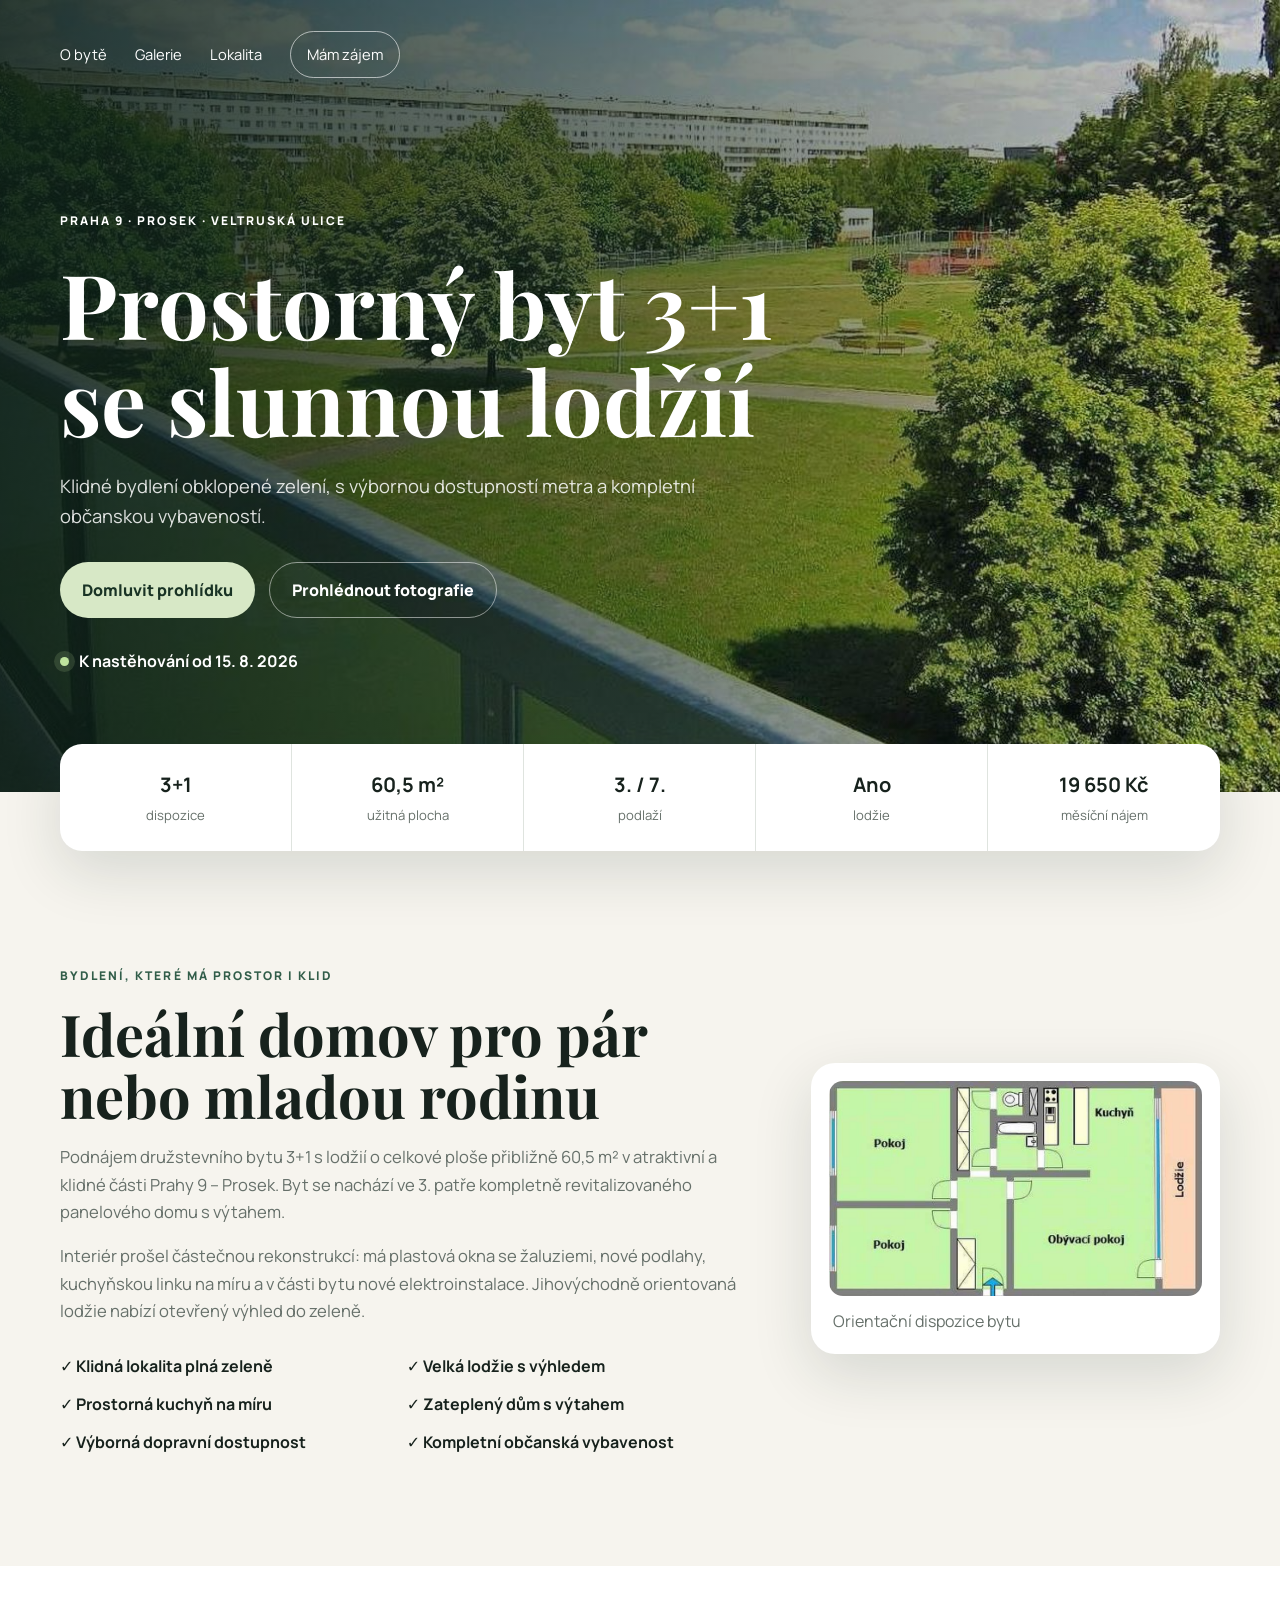
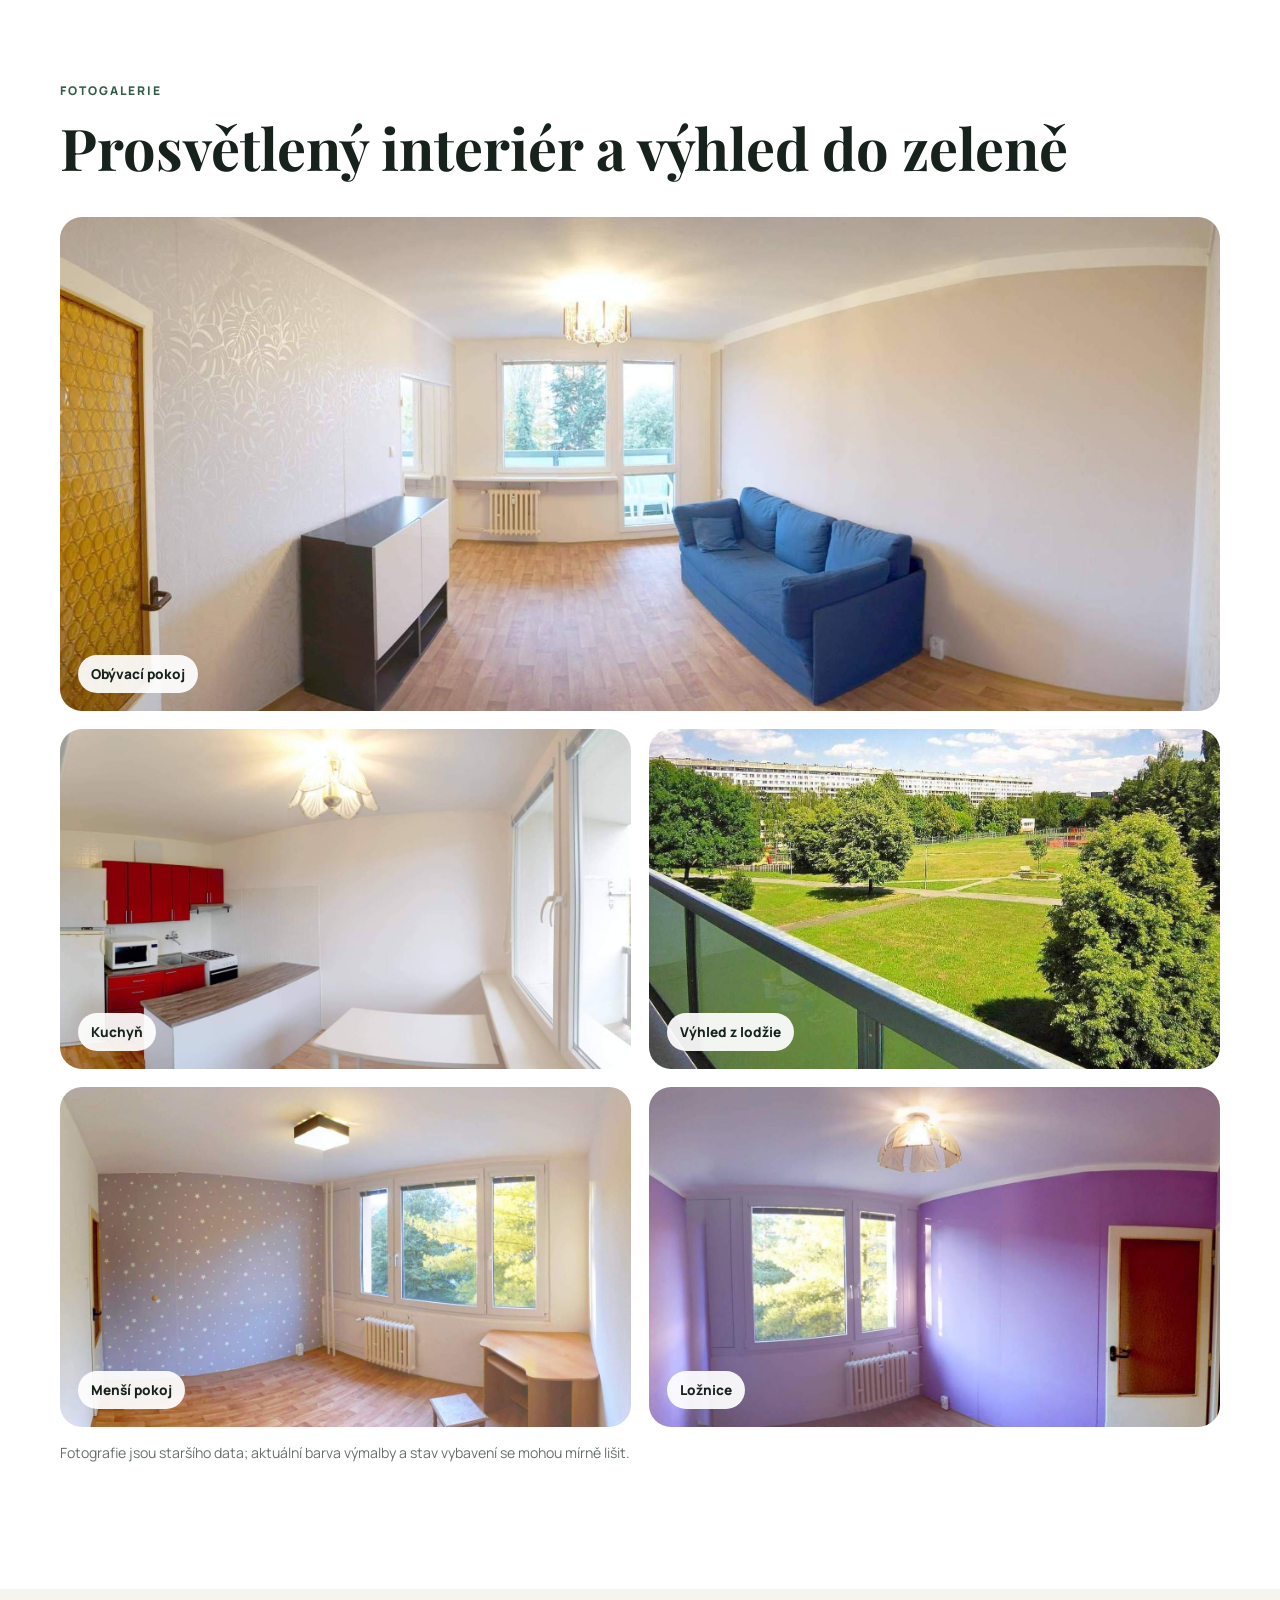
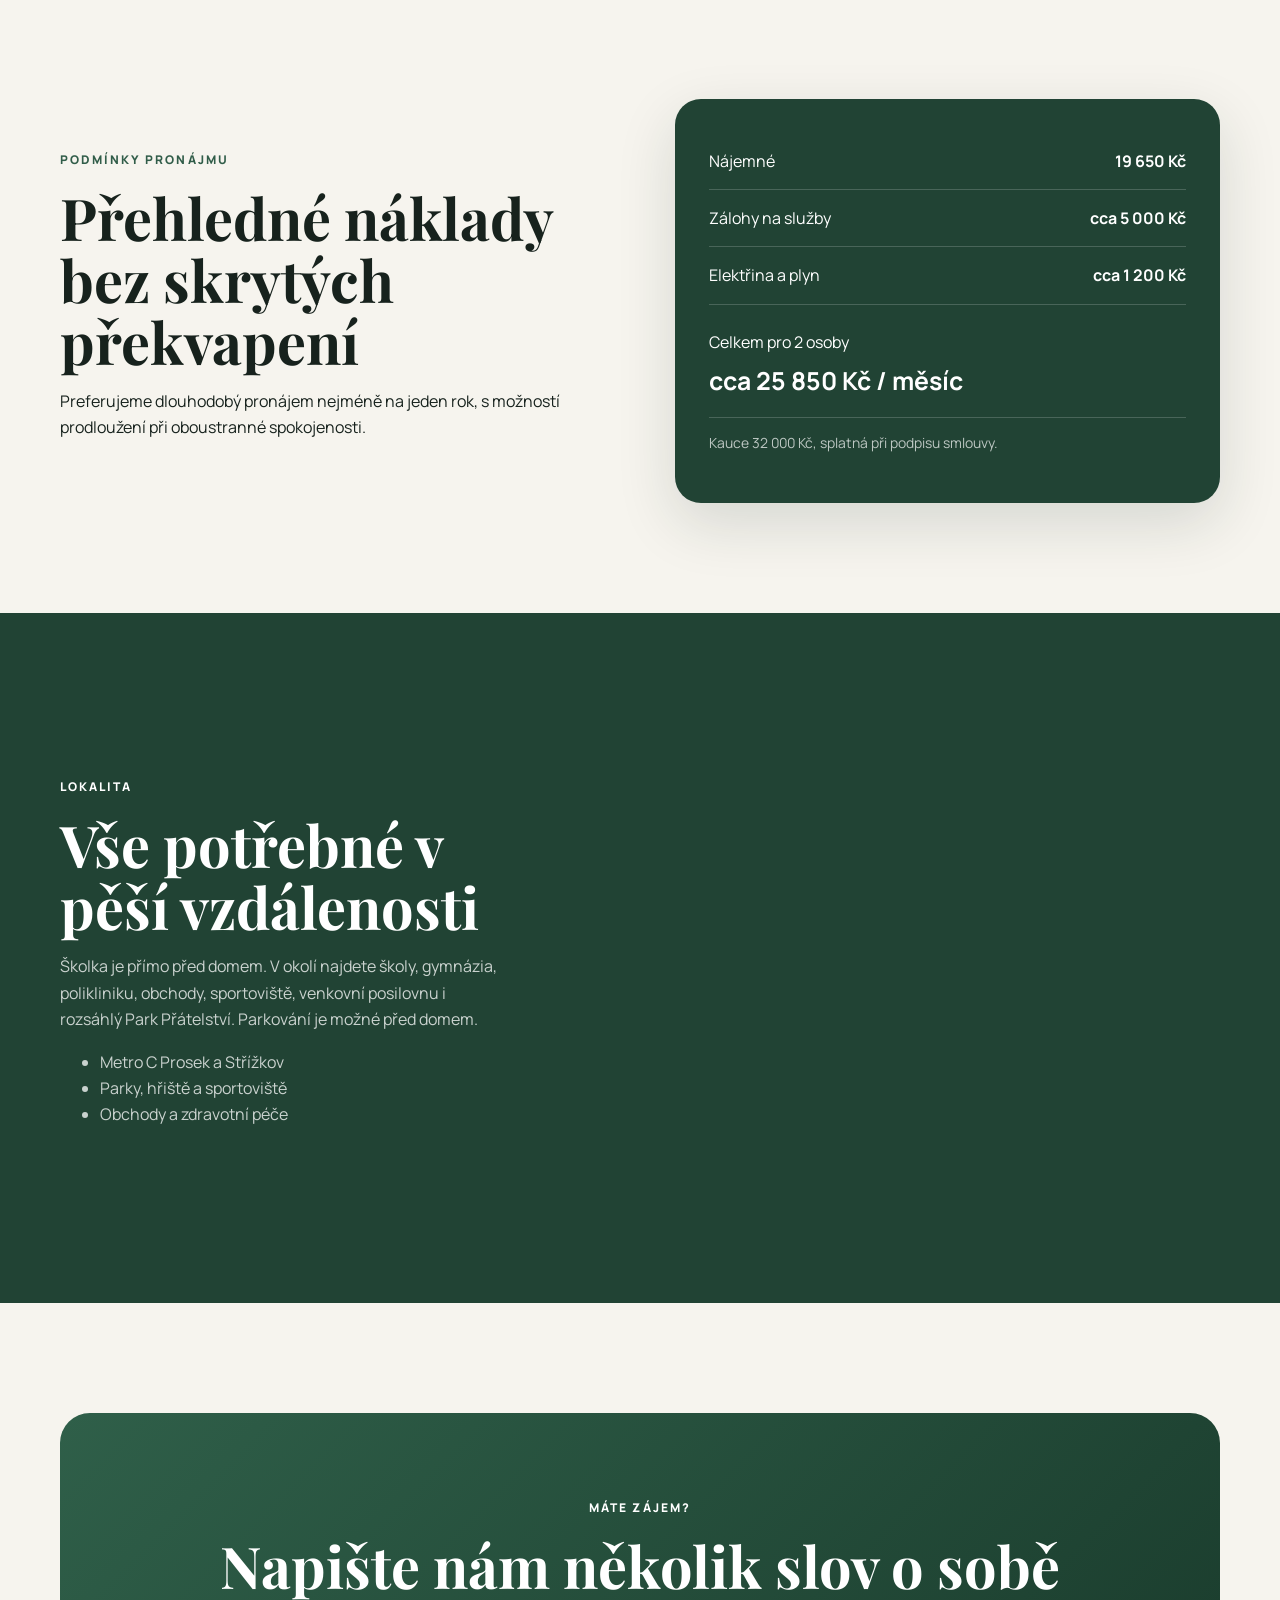
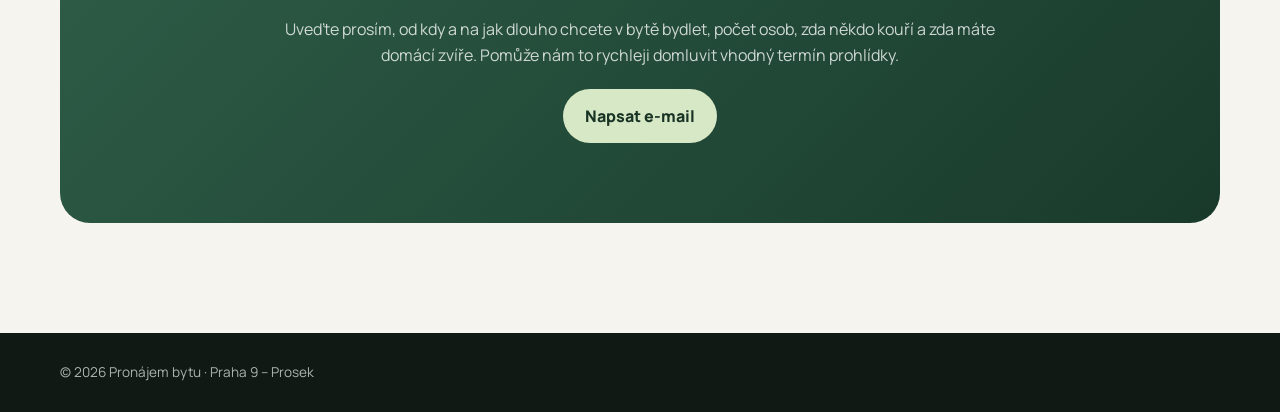
==== index.html @ 94f24c8c "Add files via upload" ====
<!doctype html>
<html lang="cs">
<head>
  <meta charset="utf-8">
  <meta name="viewport" content="width=device-width, initial-scale=1">
  <meta name="description" content="Pronájem bytu 3+1 s lodžií v klidné části Prahy 9 – Prosek.">
  <title>Pronájem bytu 3+1 s lodžií | Praha 9 – Prosek</title>
  <link rel="preconnect" href="https://fonts.googleapis.com">
  <link rel="preconnect" href="https://fonts.gstatic.com" crossorigin>
  <link href="https://fonts.googleapis.com/css2?family=Manrope:wght@400;500;600;700;800&family=Playfair+Display:wght@600;700&display=swap" rel="stylesheet">
  <link rel="stylesheet" href="styles.css">
</head>
<body>
<header class="hero" id="uvod">
  <nav class="nav container">
    <div class="nav-links">
      <a href="#o-byte">O bytě</a><a href="#galerie">Galerie</a><a href="#lokalita">Lokalita</a><a class="nav-cta" href="#kontakt">Mám zájem</a>
    </div>
  </nav>
  <div class="hero-overlay"></div>
  <div class="hero-content container">
    <span class="eyebrow">Praha 9 · Prosek · Veltruská ulice</span>
    <h1>Prostorný byt 3+1<br>se slunnou lodžií</h1>
    <p>Klidné bydlení obklopené zelení, s výbornou dostupností metra a kompletní občanskou vybaveností.</p>
    <div class="hero-actions"><a class="btn btn-primary" href="#kontakt">Domluvit prohlídku</a><a class="btn btn-ghost" href="#galerie">Prohlédnout fotografie</a></div>
    <div class="availability"><span></span>K nastěhování od 15. 8. 2026</div>
  </div>
</header>

<main>
<section class="facts container" aria-label="Základní informace">
  <article><strong>3+1</strong><span>dispozice</span></article><article><strong>60,5 m²</strong><span>užitná plocha</span></article><article><strong>3. / 7.</strong><span>podlaží</span></article><article><strong>Ano</strong><span>lodžie</span></article><article><strong>19 650 Kč</strong><span>měsíční nájem</span></article>
</section>

<section class="section container intro" id="o-byte">
  <div class="intro-copy">
    <span class="eyebrow dark">Bydlení, které má prostor i klid</span>
    <h2>Ideální domov pro pár nebo mladou rodinu</h2>
    <p>Podnájem družstevního bytu 3+1 s lodžií o celkové ploše přibližně 60,5 m² v atraktivní a klidné části Prahy 9 – Prosek. Byt se nachází ve 3. patře kompletně revitalizovaného panelového domu s výtahem.</p>
    <p>Interiér prošel částečnou rekonstrukcí: má plastová okna se žaluziemi, nové podlahy, kuchyňskou linku na míru a v části bytu nové elektroinstalace. Jihovýchodně orientovaná lodžie nabízí otevřený výhled do zeleně.</p>
    <div class="feature-grid">
      <div>✓ Klidná lokalita plná zeleně</div><div>✓ Velká lodžie s výhledem</div><div>✓ Prostorná kuchyň na míru</div><div>✓ Zateplený dům s výtahem</div><div>✓ Výborná dopravní dostupnost</div><div>✓ Kompletní občanská vybavenost</div>
    </div>
  </div>
  <figure class="plan-card"><img src="images/planek.jpg" alt="Orientační plánek bytu 3+1"><figcaption>Orientační dispozice bytu</figcaption></figure>
</section>

<section class="section gallery-section" id="galerie">
  <div class="container"><span class="eyebrow dark">Fotogalerie</span><h2>Prosvětlený interiér a výhled do zeleně</h2>
    <div class="gallery">
      <figure class="wide"><img src="images/obyvaci-pokoj.jpg" alt="Obývací pokoj"><figcaption>Obývací pokoj</figcaption></figure>
      <figure><img src="images/kuchyn.jpg" alt="Kuchyň"><figcaption>Kuchyň</figcaption></figure>
      <figure><img src="images/vyhled-z-lodzie.jpg" alt="Výhled z lodžie"><figcaption>Výhled z lodžie</figcaption></figure>
      <figure><img src="images/mensi-pokoj.jpg" alt="Menší pokoj"><figcaption>Menší pokoj</figcaption></figure>
      <figure><img src="images/loznice.jpg" alt="Ložnice"><figcaption>Ložnice</figcaption></figure>
    </div>
    <p class="note">Fotografie jsou staršího data; aktuální barva výmalby a stav vybavení se mohou mírně lišit.</p>
  </div>
</section>

<section class="section container costs">
  <div><span class="eyebrow dark">Podmínky pronájmu</span><h2>Přehledné náklady bez skrytých překvapení</h2><p>Preferujeme dlouhodobý pronájem nejméně na jeden rok, s možností prodloužení při oboustranné spokojenosti.</p></div>
  <div class="price-card"><div><span>Nájemné</span><strong>19 650 Kč</strong></div><div><span>Zálohy na služby</span><strong>cca 5 000 Kč</strong></div><div><span>Elektřina a plyn</span><strong>cca 1 200 Kč</strong></div><div class="total"><span>Celkem pro 2 osoby</span><strong>cca 25 850 Kč / měsíc</strong></div><p>Kauce 32 000 Kč, splatná při podpisu smlouvy.</p></div>
</section>

<section class="section location" id="lokalita">
  <div class="container location-grid"><div><span class="eyebrow">Lokalita</span><h2>Vše potřebné v pěší vzdálenosti</h2><p>Školka je přímo před domem. V okolí najdete školy, gymnázia, polikliniku, obchody, sportoviště, venkovní posilovnu i rozsáhlý Park Přátelství. Parkování je možné před domem.</p><ul><li>Metro C Prosek a Střížkov</li><li>Parky, hřiště a sportoviště</li><li>Obchody a zdravotní péče</li></ul></div>
  <iframe title="Mapa lokality Praha 9 Prosek" src="https://www.openstreetmap.org/export/embed.html?bbox=14.485%2C50.118%2C14.515%2C50.133&layer=mapnik" loading="lazy"></iframe></div>
</section>

<section class="section contact container" id="kontakt">
  <div class="contact-card"><span class="eyebrow">Máte zájem?</span><h2>Napište nám několik slov o sobě</h2><p>Uveďte prosím, od kdy a na jak dlouho chcete v bytě bydlet, počet osob, zda někdo kouří a zda máte domácí zvíře. Pomůže nám to rychleji domluvit vhodný termín prohlídky.</p><a class="btn btn-primary" href="mailto:perla@volny.cz?subject=Zájem o pronájem bytu 3+1 na Proseku">Napsat e-mail</a></div>
</section>
</main>
<footer><div class="container">© 2026 Pronájem bytu · Praha 9 – Prosek</div></footer>
</body>
</html>
---- styles.css ----
:root{--ink:#17221d;--muted:#66706a;--cream:#f6f4ee;--green:#315d49;--green2:#214334;--white:#fff;--line:#dfe4df;--shadow:0 20px 60px rgba(20,44,33,.14)}*{box-sizing:border-box}html{scroll-behavior:smooth}body{margin:0;font-family:Manrope,system-ui,sans-serif;color:var(--ink);background:var(--cream);line-height:1.65}.container{width:min(1160px,calc(100% - 40px));margin:auto}.hero{min-height:88vh;position:relative;color:#fff;background:url('images/vyhled-z-lodzie.jpg') center/cover no-repeat;display:flex;flex-direction:column}.hero-overlay{position:absolute;inset:0;background:linear-gradient(90deg,rgba(12,31,23,.88) 0%,rgba(12,31,23,.58) 50%,rgba(12,31,23,.18) 100%)}.nav{position:relative;z-index:2;display:flex;justify-content:space-between;align-items:center;padding:24px 0}.brand{font-weight:800;color:#fff;text-decoration:none;letter-spacing:.02em}.nav-links{display:flex;gap:28px;align-items:center}.nav-links a{color:#fff;text-decoration:none;font-size:.92rem}.nav-cta{border:1px solid rgba(255,255,255,.6);padding:10px 16px;border-radius:999px}.hero-content{position:relative;z-index:1;margin:auto;max-width:1160px;padding:90px 0 110px}.eyebrow{text-transform:uppercase;letter-spacing:.17em;font-size:.75rem;font-weight:800}.eyebrow.dark{color:var(--green)}h1,h2{font-family:'Playfair Display',serif;line-height:1.08;margin:.25em 0}h1{font-size:clamp(3.2rem,7vw,6.4rem);max-width:900px}h2{font-size:clamp(2.3rem,4.5vw,4.2rem)}.hero-content p{font-size:1.15rem;max-width:650px;color:rgba(255,255,255,.85)}.hero-actions{display:flex;gap:14px;flex-wrap:wrap;margin:30px 0}.btn{display:inline-flex;align-items:center;justify-content:center;padding:14px 22px;border-radius:999px;text-decoration:none;font-weight:800;transition:.2s}.btn:hover{transform:translateY(-2px)}.btn-primary{background:#d7e8c6;color:#193325}.btn-ghost{border:1px solid rgba(255,255,255,.5);color:#fff}.availability{display:flex;align-items:center;gap:10px;font-weight:700}.availability span{width:9px;height:9px;background:#bfe49e;border-radius:50%;box-shadow:0 0 0 6px rgba(191,228,158,.15)}.facts{margin-top:-48px;position:relative;z-index:4;background:#fff;display:grid;grid-template-columns:repeat(5,1fr);border-radius:22px;box-shadow:var(--shadow);overflow:hidden}.facts article{padding:24px;text-align:center;border-right:1px solid var(--line)}.facts article:last-child{border:0}.facts strong{display:block;font-size:1.25rem}.facts span{color:var(--muted);font-size:.82rem}.section{padding:110px 0}.intro{display:grid;grid-template-columns:1.25fr .75fr;gap:70px;align-items:center}.intro-copy p{color:var(--muted);font-size:1.04rem}.feature-grid{display:grid;grid-template-columns:1fr 1fr;gap:12px;margin-top:28px;font-weight:700}.plan-card{margin:0;background:#fff;padding:18px;border-radius:24px;box-shadow:var(--shadow)}.plan-card img{width:100%;display:block;border-radius:14px}.plan-card figcaption{padding:12px 4px 2px;color:var(--muted)}.gallery-section{background:#fff}.gallery{display:grid;grid-template-columns:repeat(2,1fr);gap:18px;margin-top:38px}.gallery figure{margin:0;position:relative;border-radius:22px;overflow:hidden;min-height:340px}.gallery .wide{grid-column:1/-1;min-height:480px}.gallery img{width:100%;height:100%;object-fit:cover;display:block;transition:.5s}.gallery figure:hover img{transform:scale(1.03)}.gallery figcaption{position:absolute;left:18px;bottom:18px;background:rgba(255,255,255,.92);padding:8px 13px;border-radius:999px;font-weight:800;font-size:.85rem}.note{color:var(--muted);font-size:.88rem}.costs{display:grid;grid-template-columns:1fr 1fr;gap:70px;align-items:center}.price-card{background:var(--green2);color:#fff;padding:34px;border-radius:26px;box-shadow:var(--shadow)}.price-card>div{display:flex;justify-content:space-between;gap:20px;padding:15px 0;border-bottom:1px solid rgba(255,255,255,.18)}.price-card .total{display:block;padding-top:24px}.price-card .total strong{display:block;font-size:1.55rem;margin-top:6px}.price-card p{color:rgba(255,255,255,.7);font-size:.87rem}.location{background:var(--green2);color:#fff}.location-grid{display:grid;grid-template-columns:.8fr 1.2fr;gap:55px;align-items:center}.location p,.location li{color:rgba(255,255,255,.76)}.location iframe{width:100%;height:470px;border:0;border-radius:24px}.contact-card{text-align:center;color:#fff;background:linear-gradient(135deg,#2f5f49,#193a2b);padding:80px 28px;border-radius:30px}.contact-card p{max-width:720px;margin:20px auto;color:rgba(255,255,255,.78)}.contact-card small{display:block;margin-top:18px;color:rgba(255,255,255,.55)}footer{padding:28px 0;background:#101914;color:#aab5ae;font-size:.85rem}@media(max-width:850px){.nav-links a:not(.nav-cta){display:none}.hero{min-height:80vh}.facts{grid-template-columns:repeat(2,1fr)}.facts article:nth-child(2n){border-right:0}.facts article:last-child{grid-column:1/-1}.intro,.costs,.location-grid{grid-template-columns:1fr;gap:40px}.gallery .wide{min-height:360px}.feature-grid{grid-template-columns:1fr}}@media(max-width:600px){.container{width:min(100% - 26px,1160px)}.nav{padding:18px 0}.nav-cta{padding:8px 12px}.hero-content{padding:70px 0 90px}h1{font-size:3rem}.section{padding:76px 0}.facts{margin-top:-28px}.facts article{padding:18px 10px}.gallery{grid-template-columns:1fr}.gallery .wide{grid-column:auto}.gallery figure,.gallery .wide{min-height:250px}.price-card{padding:24px}.price-card>div{font-size:.9rem}.contact-card{padding:60px 20px}.location iframe{height:360px}}
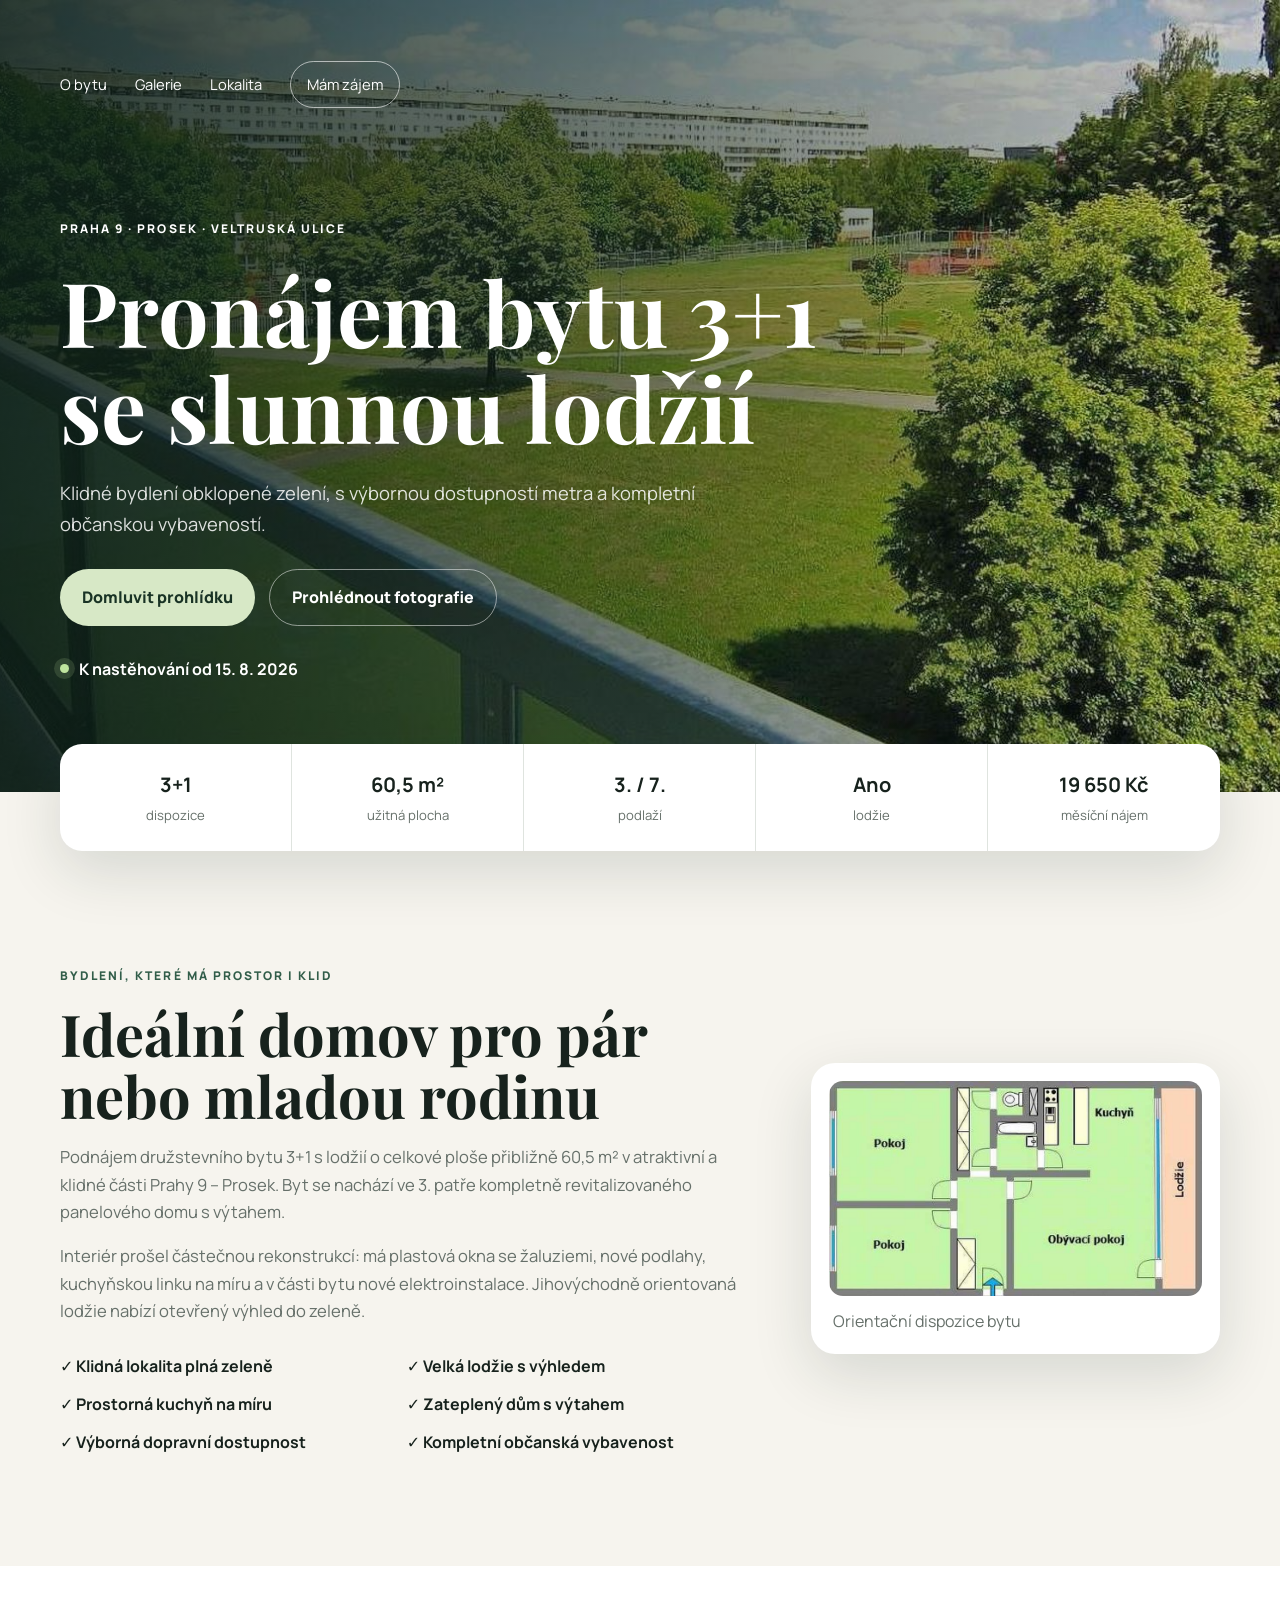
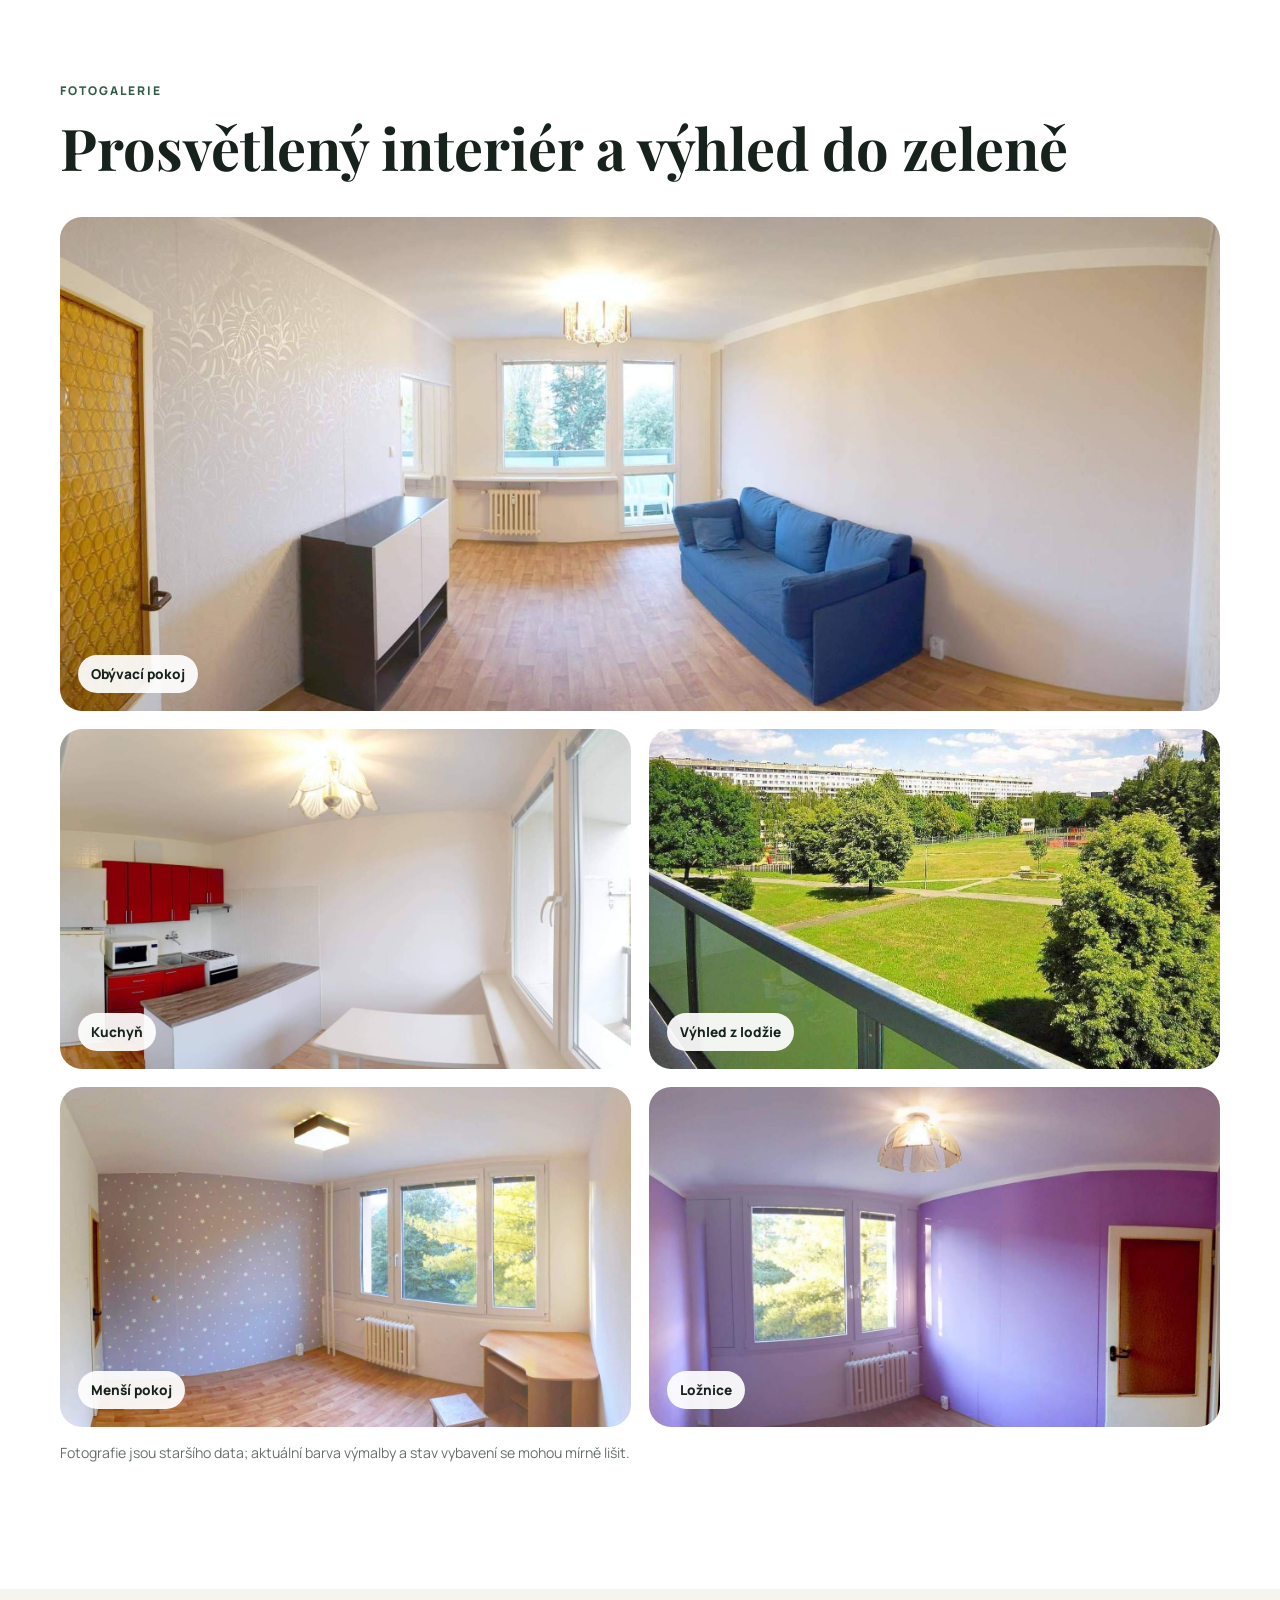
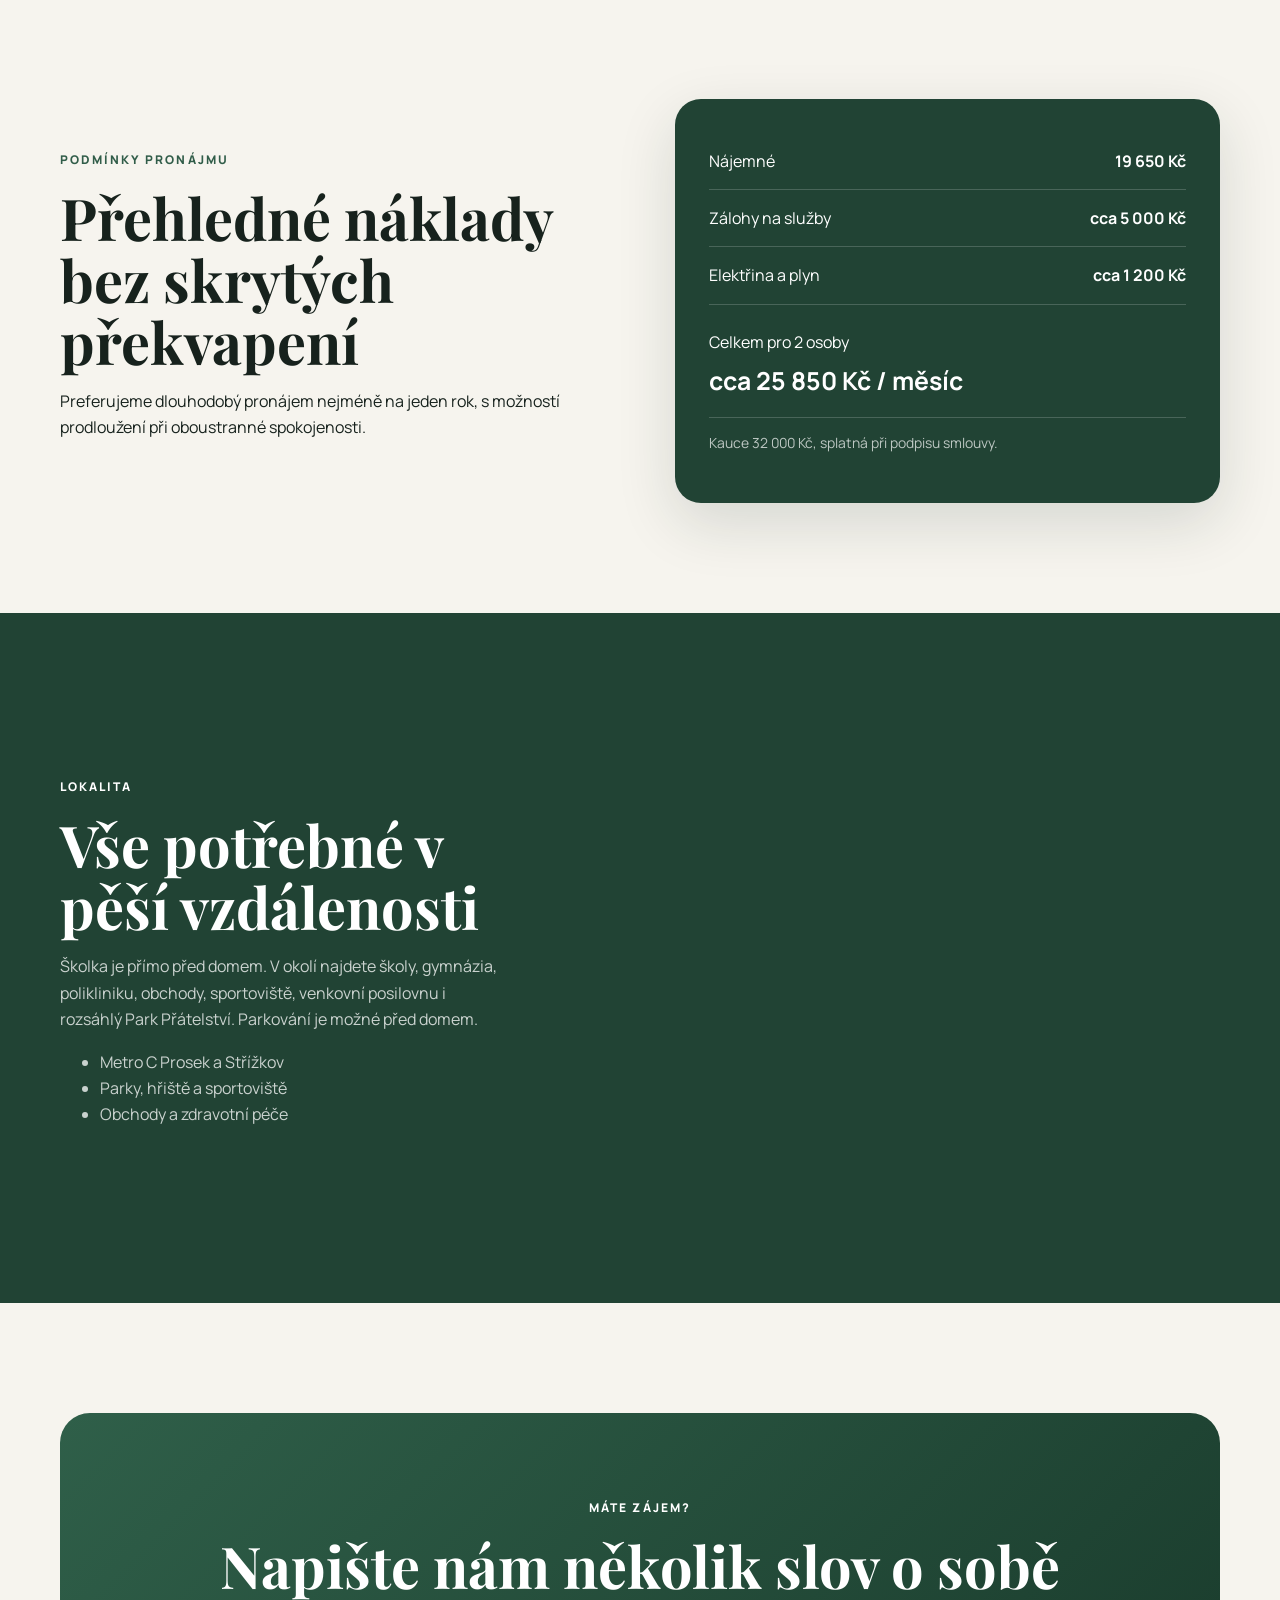
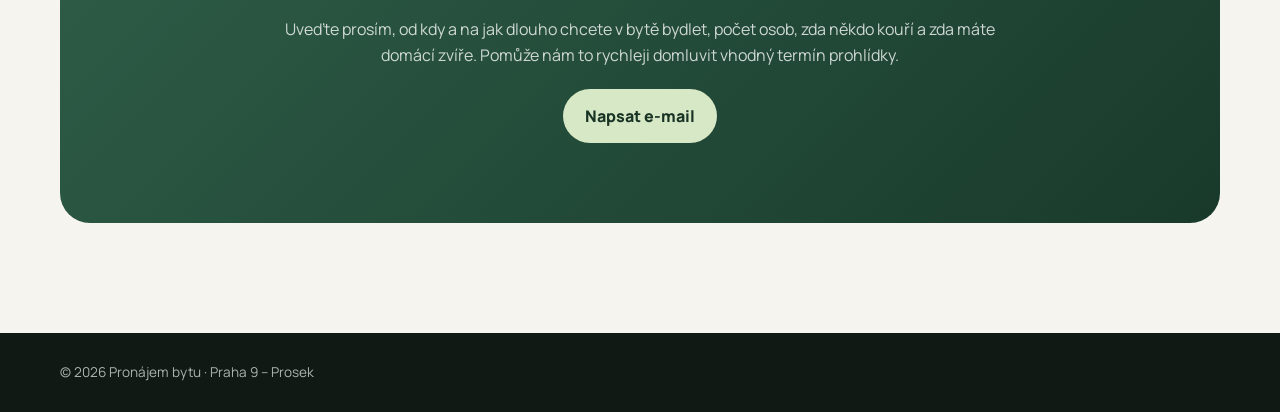
==== commit 2213adff: "Add files via upload" ====
--- a/index.html
+++ b/index.html
@@ -14,13 +14,13 @@
 <header class="hero" id="uvod">
   <nav class="nav container">
     <div class="nav-links">
-      <a href="#o-byte">O bytě</a><a href="#galerie">Galerie</a><a href="#lokalita">Lokalita</a><a class="nav-cta" href="#kontakt">Mám zájem</a>
+      <a href="#o-byte">O bytu</a><a href="#galerie">Galerie</a><a href="#lokalita">Lokalita</a><a class="nav-cta" href="#kontakt">Mám zájem</a>
     </div>
   </nav>
   <div class="hero-overlay"></div>
   <div class="hero-content container">
     <span class="eyebrow">Praha 9 · Prosek · Veltruská ulice</span>
-    <h1>Prostorný byt 3+1<br>se slunnou lodžií</h1>
+    <h1>Pronájem bytu 3+1<br>se slunnou lodžií</h1>
     <p>Klidné bydlení obklopené zelení, s výbornou dostupností metra a kompletní občanskou vybaveností.</p>
     <div class="hero-actions"><a class="btn btn-primary" href="#kontakt">Domluvit prohlídku</a><a class="btn btn-ghost" href="#galerie">Prohlédnout fotografie</a></div>
     <div class="availability"><span></span>K nastěhování od 15. 8. 2026</div>
@@ -65,7 +65,7 @@
 
 <section class="section location" id="lokalita">
   <div class="container location-grid"><div><span class="eyebrow">Lokalita</span><h2>Vše potřebné v pěší vzdálenosti</h2><p>Školka je přímo před domem. V okolí najdete školy, gymnázia, polikliniku, obchody, sportoviště, venkovní posilovnu i rozsáhlý Park Přátelství. Parkování je možné před domem.</p><ul><li>Metro C Prosek a Střížkov</li><li>Parky, hřiště a sportoviště</li><li>Obchody a zdravotní péče</li></ul></div>
-  <iframe title="Mapa lokality Praha 9 Prosek" src="https://www.openstreetmap.org/export/embed.html?bbox=14.485%2C50.118%2C14.515%2C50.133&layer=mapnik" loading="lazy"></iframe></div>
+  <iframe title="Mapa lokality Praha 9 Prosek" src="https://mapy.com/s/dumupuboru" width="500" height="333" frameborder="0" loading="lazy"></iframe></div>
 </section>
 
 <section class="section contact container" id="kontakt">
--- a/styles.css
+++ b/styles.css
@@ -1 +1 @@
-:root{--ink:#17221d;--muted:#66706a;--cream:#f6f4ee;--green:#315d49;--green2:#214334;--white:#fff;--line:#dfe4df;--shadow:0 20px 60px rgba(20,44,33,.14)}*{box-sizing:border-box}html{scroll-behavior:smooth}body{margin:0;font-family:Manrope,system-ui,sans-serif;color:var(--ink);background:var(--cream);line-height:1.65}.container{width:min(1160px,calc(100% - 40px));margin:auto}.hero{min-height:88vh;position:relative;color:#fff;background:url('images/vyhled-z-lodzie.jpg') center/cover no-repeat;display:flex;flex-direction:column}.hero-overlay{position:absolute;inset:0;background:linear-gradient(90deg,rgba(12,31,23,.88) 0%,rgba(12,31,23,.58) 50%,rgba(12,31,23,.18) 100%)}.nav{position:relative;z-index:2;display:flex;justify-content:space-between;align-items:center;padding:24px 0}.brand{font-weight:800;color:#fff;text-decoration:none;letter-spacing:.02em}.nav-links{display:flex;gap:28px;align-items:center}.nav-links a{color:#fff;text-decoration:none;font-size:.92rem}.nav-cta{border:1px solid rgba(255,255,255,.6);padding:10px 16px;border-radius:999px}.hero-content{position:relative;z-index:1;margin:auto;max-width:1160px;padding:90px 0 110px}.eyebrow{text-transform:uppercase;letter-spacing:.17em;font-size:.75rem;font-weight:800}.eyebrow.dark{color:var(--green)}h1,h2{font-family:'Playfair Display',serif;line-height:1.08;margin:.25em 0}h1{font-size:clamp(3.2rem,7vw,6.4rem);max-width:900px}h2{font-size:clamp(2.3rem,4.5vw,4.2rem)}.hero-content p{font-size:1.15rem;max-width:650px;color:rgba(255,255,255,.85)}.hero-actions{display:flex;gap:14px;flex-wrap:wrap;margin:30px 0}.btn{display:inline-flex;align-items:center;justify-content:center;padding:14px 22px;border-radius:999px;text-decoration:none;font-weight:800;transition:.2s}.btn:hover{transform:translateY(-2px)}.btn-primary{background:#d7e8c6;color:#193325}.btn-ghost{border:1px solid rgba(255,255,255,.5);color:#fff}.availability{display:flex;align-items:center;gap:10px;font-weight:700}.availability span{width:9px;height:9px;background:#bfe49e;border-radius:50%;box-shadow:0 0 0 6px rgba(191,228,158,.15)}.facts{margin-top:-48px;position:relative;z-index:4;background:#fff;display:grid;grid-template-columns:repeat(5,1fr);border-radius:22px;box-shadow:var(--shadow);overflow:hidden}.facts article{padding:24px;text-align:center;border-right:1px solid var(--line)}.facts article:last-child{border:0}.facts strong{display:block;font-size:1.25rem}.facts span{color:var(--muted);font-size:.82rem}.section{padding:110px 0}.intro{display:grid;grid-template-columns:1.25fr .75fr;gap:70px;align-items:center}.intro-copy p{color:var(--muted);font-size:1.04rem}.feature-grid{display:grid;grid-template-columns:1fr 1fr;gap:12px;margin-top:28px;font-weight:700}.plan-card{margin:0;background:#fff;padding:18px;border-radius:24px;box-shadow:var(--shadow)}.plan-card img{width:100%;display:block;border-radius:14px}.plan-card figcaption{padding:12px 4px 2px;color:var(--muted)}.gallery-section{background:#fff}.gallery{display:grid;grid-template-columns:repeat(2,1fr);gap:18px;margin-top:38px}.gallery figure{margin:0;position:relative;border-radius:22px;overflow:hidden;min-height:340px}.gallery .wide{grid-column:1/-1;min-height:480px}.gallery img{width:100%;height:100%;object-fit:cover;display:block;transition:.5s}.gallery figure:hover img{transform:scale(1.03)}.gallery figcaption{position:absolute;left:18px;bottom:18px;background:rgba(255,255,255,.92);padding:8px 13px;border-radius:999px;font-weight:800;font-size:.85rem}.note{color:var(--muted);font-size:.88rem}.costs{display:grid;grid-template-columns:1fr 1fr;gap:70px;align-items:center}.price-card{background:var(--green2);color:#fff;padding:34px;border-radius:26px;box-shadow:var(--shadow)}.price-card>div{display:flex;justify-content:space-between;gap:20px;padding:15px 0;border-bottom:1px solid rgba(255,255,255,.18)}.price-card .total{display:block;padding-top:24px}.price-card .total strong{display:block;font-size:1.55rem;margin-top:6px}.price-card p{color:rgba(255,255,255,.7);font-size:.87rem}.location{background:var(--green2);color:#fff}.location-grid{display:grid;grid-template-columns:.8fr 1.2fr;gap:55px;align-items:center}.location p,.location li{color:rgba(255,255,255,.76)}.location iframe{width:100%;height:470px;border:0;border-radius:24px}.contact-card{text-align:center;color:#fff;background:linear-gradient(135deg,#2f5f49,#193a2b);padding:80px 28px;border-radius:30px}.contact-card p{max-width:720px;margin:20px auto;color:rgba(255,255,255,.78)}.contact-card small{display:block;margin-top:18px;color:rgba(255,255,255,.55)}footer{padding:28px 0;background:#101914;color:#aab5ae;font-size:.85rem}@media(max-width:850px){.nav-links a:not(.nav-cta){display:none}.hero{min-height:80vh}.facts{grid-template-columns:repeat(2,1fr)}.facts article:nth-child(2n){border-right:0}.facts article:last-child{grid-column:1/-1}.intro,.costs,.location-grid{grid-template-columns:1fr;gap:40px}.gallery .wide{min-height:360px}.feature-grid{grid-template-columns:1fr}}@media(max-width:600px){.container{width:min(100% - 26px,1160px)}.nav{padding:18px 0}.nav-cta{padding:8px 12px}.hero-content{padding:70px 0 90px}h1{font-size:3rem}.section{padding:76px 0}.facts{margin-top:-28px}.facts article{padding:18px 10px}.gallery{grid-template-columns:1fr}.gallery .wide{grid-column:auto}.gallery figure,.gallery .wide{min-height:250px}.price-card{padding:24px}.price-card>div{font-size:.9rem}.contact-card{padding:60px 20px}.location iframe{height:360px}}
+:root{--ink:#17221d;--muted:#66706a;--cream:#f6f4ee;--green:#315d49;--green2:#214334;--white:#fff;--line:#dfe4df;--shadow:0 20px 60px rgba(20,44,33,.14)}*{box-sizing:border-box}html{scroll-behavior:smooth}body{margin:0;font-family:Manrope,system-ui,sans-serif;color:var(--ink);background:var(--cream);line-height:1.65}.container{width:min(1160px,calc(100% - 40px));margin:auto}.hero{min-height:88vh;position:relative;color:#fff;background:url('images/vyhled-z-lodzie.jpg') center/cover no-repeat;display:flex;flex-direction:column}.hero-overlay{position:absolute;inset:0;background:linear-gradient(90deg,rgba(12,31,23,.88) 0%,rgba(12,31,23,.58) 50%,rgba(12,31,23,.18) 100%)}.nav{position:relative;z-index:2;display:flex;justify-content:space-between;align-items:center;padding:24px 0}.brand{font-weight:800;color:#fff;text-decoration:none;letter-spacing:.02em}.nav-links{display:flex;gap:28px;align-items:center}.nav-links a{color:#fff;text-decoration:none;font-size:.92rem}.nav-cta{border:1px solid rgba(255,255,255,.6);padding:10px 16px;border-radius:999px}.hero-content{position:relative;z-index:1;margin:0 auto;max-width:1160px;padding:45px 0 110px}.eyebrow{text-transform:uppercase;letter-spacing:.17em;font-size:.75rem;font-weight:800}.eyebrow.dark{color:var(--green)}h1,h2{font-family:'Playfair Display',serif;line-height:1.08;margin:.25em 0}h1{font-size:clamp(3.2rem,7vw,6.4rem);max-width:900px}h2{font-size:clamp(2.3rem,4.5vw,4.2rem)}.hero-content p{font-size:1.15rem;max-width:650px;color:rgba(255,255,255,.85)}.hero-actions{display:flex;gap:14px;flex-wrap:wrap;margin:30px 0}.btn{display:inline-flex;align-items:center;justify-content:center;padding:14px 22px;border-radius:999px;text-decoration:none;font-weight:800;transition:.2s}.btn:hover{transform:translateY(-2px)}.btn-primary{background:#d7e8c6;color:#193325}.btn-ghost{border:1px solid rgba(255,255,255,.5);color:#fff}.availability{display:flex;align-items:center;gap:10px;font-weight:700}.availability span{width:9px;height:9px;background:#bfe49e;border-radius:50%;box-shadow:0 0 0 6px rgba(191,228,158,.15)}.facts{margin-top:-48px;position:relative;z-index:4;background:#fff;display:grid;grid-template-columns:repeat(5,1fr);border-radius:22px;box-shadow:var(--shadow);overflow:hidden}.facts article{padding:24px;text-align:center;border-right:1px solid var(--line)}.facts article:last-child{border:0}.facts strong{display:block;font-size:1.25rem}.facts span{color:var(--muted);font-size:.82rem}.section{padding:110px 0}.intro{display:grid;grid-template-columns:1.25fr .75fr;gap:70px;align-items:center}.intro-copy p{color:var(--muted);font-size:1.04rem}.feature-grid{display:grid;grid-template-columns:1fr 1fr;gap:12px;margin-top:28px;font-weight:700}.plan-card{margin:0;background:#fff;padding:18px;border-radius:24px;box-shadow:var(--shadow)}.plan-card img{width:100%;display:block;border-radius:14px}.plan-card figcaption{padding:12px 4px 2px;color:var(--muted)}.gallery-section{background:#fff}.gallery{display:grid;grid-template-columns:repeat(2,1fr);gap:18px;margin-top:38px}.gallery figure{margin:0;position:relative;border-radius:22px;overflow:hidden;min-height:340px}.gallery .wide{grid-column:1/-1;min-height:480px}.gallery img{width:100%;height:100%;object-fit:cover;display:block;transition:.5s}.gallery figure:hover img{transform:scale(1.03)}.gallery figcaption{position:absolute;left:18px;bottom:18px;background:rgba(255,255,255,.92);padding:8px 13px;border-radius:999px;font-weight:800;font-size:.85rem}.note{color:var(--muted);font-size:.88rem}.costs{display:grid;grid-template-columns:1fr 1fr;gap:70px;align-items:center}.price-card{background:var(--green2);color:#fff;padding:34px;border-radius:26px;box-shadow:var(--shadow)}.price-card>div{display:flex;justify-content:space-between;gap:20px;padding:15px 0;border-bottom:1px solid rgba(255,255,255,.18)}.price-card .total{display:block;padding-top:24px}.price-card .total strong{display:block;font-size:1.55rem;margin-top:6px}.price-card p{color:rgba(255,255,255,.7);font-size:.87rem}.location{background:var(--green2);color:#fff}.location-grid{display:grid;grid-template-columns:.8fr 1.2fr;gap:55px;align-items:center}.location p,.location li{color:rgba(255,255,255,.76)}.location iframe{width:100%;height:470px;border:0;border-radius:24px}.contact-card{text-align:center;color:#fff;background:linear-gradient(135deg,#2f5f49,#193a2b);padding:80px 28px;border-radius:30px}.contact-card p{max-width:720px;margin:20px auto;color:rgba(255,255,255,.78)}.contact-card small{display:block;margin-top:18px;color:rgba(255,255,255,.55)}footer{padding:28px 0;background:#101914;color:#aab5ae;font-size:.85rem}@media(max-width:850px){.nav-links a:not(.nav-cta){display:none}.hero{min-height:80vh}.facts{grid-template-columns:repeat(2,1fr)}.facts article:nth-child(2n){border-right:0}.facts article:last-child{grid-column:1/-1}.intro,.costs,.location-grid{grid-template-columns:1fr;gap:40px}.gallery .wide{min-height:360px}.feature-grid{grid-template-columns:1fr}}@media(max-width:600px){.container{width:min(100% - 26px,1160px)}.nav{padding:18px 0}.nav-cta{padding:8px 12px}.hero-content{padding:30px 0 80px}h1{font-size:3rem}.section{padding:76px 0}.facts{margin-top:-28px}.facts article{padding:18px 10px}.gallery{grid-template-columns:1fr}.gallery .wide{grid-column:auto}.gallery figure,.gallery .wide{min-height:250px}.price-card{padding:24px}.price-card>div{font-size:.9rem}.contact-card{padding:60px 20px}.location iframe{height:360px}}
